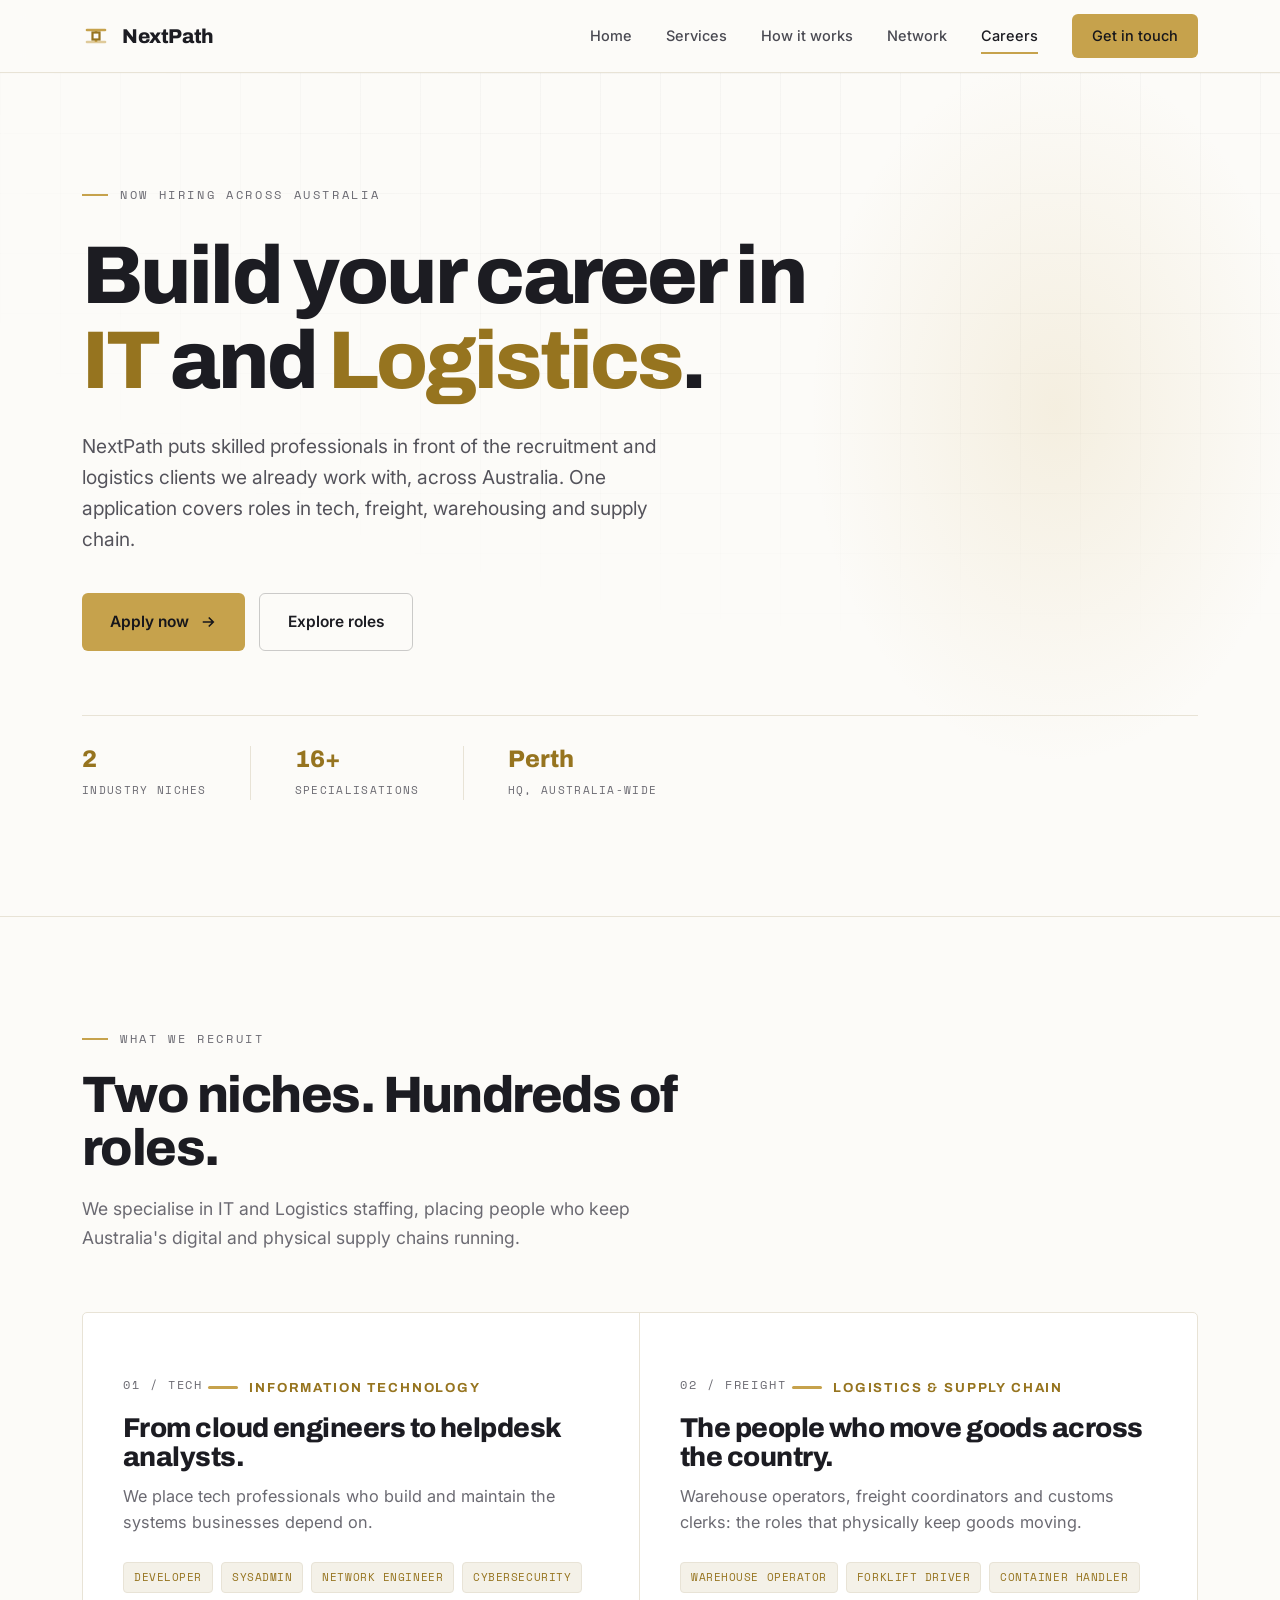
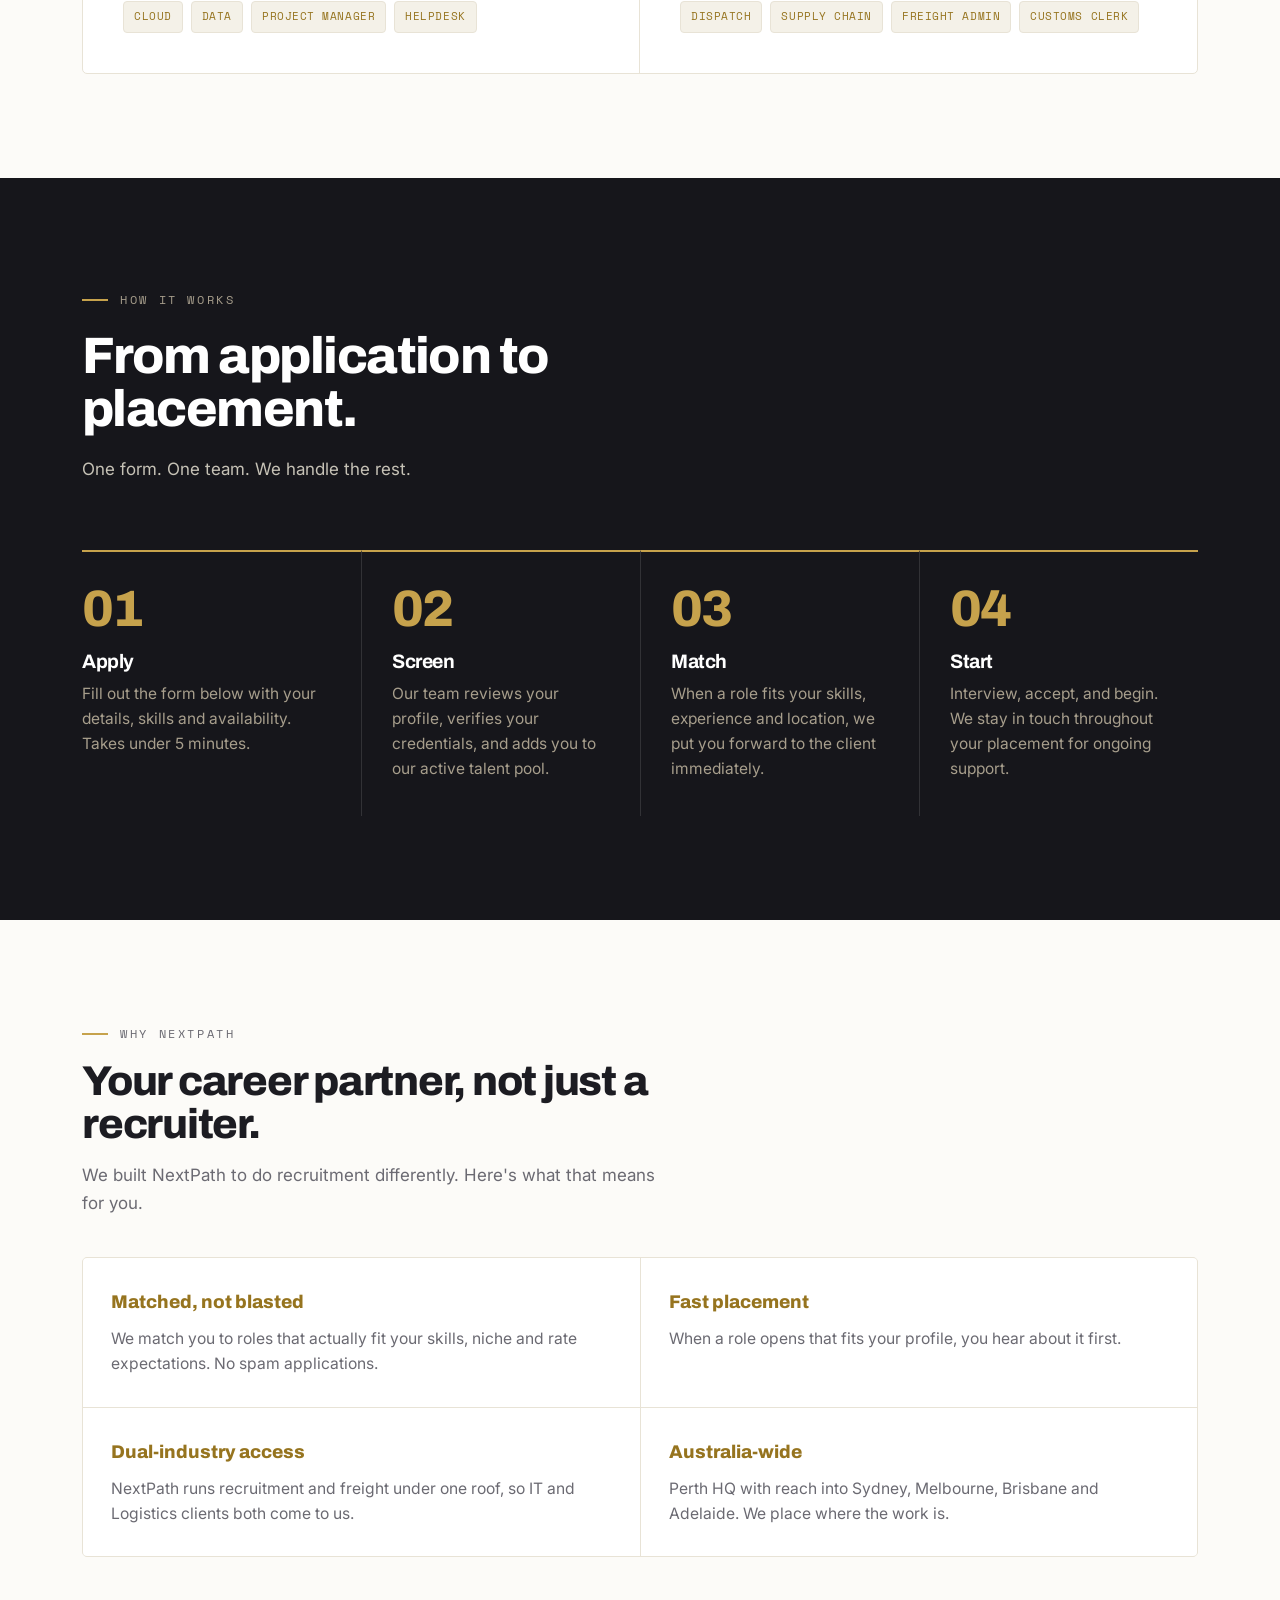
==== careers.html @ 274b1817 "Add careers page Restyles the uploaded ClickUp-Brain careers page into NextPath's existing gold/char" ====
<!DOCTYPE html>
<html lang="en">
<head>
<meta charset="UTF-8">
<meta name="viewport" content="width=device-width, initial-scale=1, viewport-fit=cover">
<link rel="preconnect" href="https://fonts.googleapis.com">
<link rel="preconnect" href="https://fonts.gstatic.com" crossorigin>
<link href="https://fonts.googleapis.com/css2?family=Archivo:wght@500;600;700;800&family=Inter:wght@400;500;600&family=Space+Mono:wght@400;700&display=swap" rel="stylesheet">
<title>NextPath: Careers</title>
<meta name="description" content="Join NextPath's talent pool for IT and Logistics roles across Australia. One application, matched to opportunities in tech, freight, warehousing and supply chain.">
<meta name="robots" content="index, follow">
<link rel="canonical" href="https://www.nexpathsolution.com/careers">
<meta name="theme-color" content="#C6A24C">
<meta property="og:type" content="website">
<meta property="og:site_name" content="NextPath">
<meta property="og:title" content="NextPath: Careers">
<meta property="og:description" content="Join NextPath's talent pool for IT and Logistics roles across Australia. One application, matched to opportunities in tech, freight, warehousing and supply chain.">
<meta property="og:url" content="https://www.nexpathsolution.com/careers">
<meta property="og:locale" content="en_US">
<meta name="twitter:card" content="summary">
<meta name="twitter:title" content="NextPath: Careers">
<meta name="twitter:description" content="Join NextPath's talent pool for IT and Logistics roles across Australia. One application, matched to opportunities in tech, freight, warehousing and supply chain.">
<link rel="icon" href="data:image/svg+xml,%3Csvg xmlns='http://www.w3.org/2000/svg' viewBox='0 0 28 28'%3E%3Crect width='28' height='28' rx='6' fill='%2316161B'/%3E%3Cpath d='M6 9H22' stroke='%23C6A24C' stroke-width='2.6' stroke-linecap='round'/%3E%3Cpath d='M6 19H22' stroke='%23C6A24C' stroke-width='2.6' stroke-linecap='round' opacity='0.55'/%3E%3Cpath d='M14 9V19' stroke='%23C6A24C' stroke-width='2.6'/%3E%3C/svg%3E">
<link rel="stylesheet" href="styles.css">
</head>
<body>
<a class="skip-link" href="#main">Skip to content</a>
<header class="nav">
  <div class="wrap">
    <a class="brand" href="/" aria-label="NextPath home">
      <svg width="28" height="28" viewBox="0 0 28 28" aria-hidden="true">
        <path d="M5 8 H23" stroke="#C6A24C" stroke-width="2.6" stroke-linecap="round"/>
        <path d="M5 20 H23" stroke="#C6A24C" stroke-width="2.6" stroke-linecap="round" opacity="0.55"/>
        <path d="M14 8 V20" stroke="#C6A24C" stroke-width="2.6"/>
        <rect x="10.5" y="10.5" width="7" height="7" fill="#FCFBF8" stroke="#96741F" stroke-width="2.2"/>
      </svg>
      NextPath
    </a>
    <nav class="nav-links" id="navlinks">
      <a href="/">Home</a>
      <a href="/services">Services</a>
      <a href="/process">How it works</a>
      <a href="/network">Network</a>
      <a href="/careers" class="active" aria-current="page">Careers</a>
      <a href="/contact" class="nav-cta">Get in touch</a>
    </nav>
    <button class="menu-btn" id="menuBtn" aria-label="Toggle menu" aria-expanded="false">
      <svg width="26" height="26" viewBox="0 0 24 24" fill="none" stroke="currentColor" stroke-width="2"><line x1="4" y1="7" x2="20" y2="7"/><line x1="4" y1="12" x2="20" y2="12"/><line x1="4" y1="17" x2="20" y2="17"/></svg>
    </button>
  </div>
</header>

<main id="main">
<section class="hero" id="home">
  <div class="hero-grid" aria-hidden="true"></div>
  <div class="wrap">
    <span class="eyebrow">Now hiring across Australia</span>
    <h1>Build your career in <em>IT</em> and <em>Logistics</em>.</h1>
    <p class="lead">NextPath puts skilled professionals in front of the recruitment and logistics clients we already work with, across Australia. One application covers roles in tech, freight, warehousing and supply chain.</p>
    <div class="hero-cta">
      <a href="#apply" class="btn btn-primary">Apply now
        <svg width="18" height="18" viewBox="0 0 24 24" fill="none" stroke="currentColor" stroke-width="2.2"><path d="M5 12h14M13 6l6 6-6 6"/></svg>
      </a>
      <a href="#niches" class="btn btn-outline">Explore roles</a>
    </div>
    <div class="stats">
      <div class="stat"><div class="n">2</div><div class="l">Industry niches</div></div>
      <div class="stat"><div class="n">16+</div><div class="l">Specialisations</div></div>
      <div class="stat"><div class="n">Perth</div><div class="l">HQ, Australia-wide</div></div>
    </div>
  </div>
</section>

<!-- NICHES -->
<section class="services" id="niches">
  <div class="wrap">
    <div class="head reveal">
      <span class="eyebrow">What we recruit</span>
      <h2>Two niches. Hundreds of roles.</h2>
      <p class="sub">We specialise in IT and Logistics staffing, placing people who keep Australia's digital and physical supply chains running.</p>
    </div>
    <div class="tracks">
      <article class="track reveal">
        <span class="num">01 / TECH</span>
        <span class="cat"><span class="bar"></span>Information Technology</span>
        <h3>From cloud engineers to helpdesk analysts.</h3>
        <p>We place tech professionals who build and maintain the systems businesses depend on.</p>
        <div class="role-tags">
          <span class="role-tag">Developer</span>
          <span class="role-tag">Sysadmin</span>
          <span class="role-tag">Network Engineer</span>
          <span class="role-tag">Cybersecurity</span>
          <span class="role-tag">Cloud</span>
          <span class="role-tag">Data</span>
          <span class="role-tag">Project Manager</span>
          <span class="role-tag">Helpdesk</span>
        </div>
      </article>
      <article class="track reveal">
        <span class="num">02 / FREIGHT</span>
        <span class="cat"><span class="bar"></span>Logistics &amp; Supply Chain</span>
        <h3>The people who move goods across the country.</h3>
        <p>Warehouse operators, freight coordinators and customs clerks: the roles that physically keep goods moving.</p>
        <div class="role-tags">
          <span class="role-tag">Warehouse Operator</span>
          <span class="role-tag">Forklift Driver</span>
          <span class="role-tag">Container Handler</span>
          <span class="role-tag">Dispatch</span>
          <span class="role-tag">Supply Chain</span>
          <span class="role-tag">Freight Admin</span>
          <span class="role-tag">Customs Clerk</span>
        </div>
      </article>
    </div>
  </div>
</section>

<!-- HOW IT WORKS -->
<section class="process" id="how">
  <div class="wrap">
    <div class="reveal">
      <span class="eyebrow on-dark">How it works</span>
      <h2>From application to placement.</h2>
      <p class="sub">One form. One team. We handle the rest.</p>
    </div>
    <div class="steps">
      <div class="step reveal"><div class="n">01</div><h3>Apply</h3><p>Fill out the form below with your details, skills and availability. Takes under 5 minutes.</p></div>
      <div class="step reveal"><div class="n">02</div><h3>Screen</h3><p>Our team reviews your profile, verifies your credentials, and adds you to our active talent pool.</p></div>
      <div class="step reveal"><div class="n">03</div><h3>Match</h3><p>When a role fits your skills, experience and location, we put you forward to the client immediately.</p></div>
      <div class="step reveal"><div class="n">04</div><h3>Start</h3><p>Interview, accept, and begin. We stay in touch throughout your placement for ongoing support.</p></div>
    </div>
  </div>
</section>

<!-- WHY NEXTPATH -->
<section class="support">
  <div class="wrap">
    <div class="head reveal">
      <span class="eyebrow">Why NextPath</span>
      <h2>Your career partner, not just a recruiter.</h2>
      <p class="sub">We built NextPath to do recruitment differently. Here's what that means for you.</p>
    </div>
    <div class="grid reveal">
      <div class="cell"><div class="n">Matched, not blasted</div><p>We match you to roles that actually fit your skills, niche and rate expectations. No spam applications.</p></div>
      <div class="cell"><div class="n">Fast placement</div><p>When a role opens that fits your profile, you hear about it first.</p></div>
      <div class="cell"><div class="n">Dual-industry access</div><p>NextPath runs recruitment and freight under one roof, so IT and Logistics clients both come to us.</p></div>
      <div class="cell"><div class="n">Australia-wide</div><p>Perth HQ with reach into Sydney, Melbourne, Brisbane and Adelaide. We place where the work is.</p></div>
    </div>
  </div>
</section>

<!-- APPLY -->
<section class="contact" id="apply">
  <div class="wrap">
    <div class="grid2">
      <div class="reveal">
        <span class="eyebrow on-dark">Join our talent pool</span>
        <h2>One form. Every opportunity.</h2>
        <p class="sub">Register once and we'll match you with relevant roles as they come in. Your profile stays active in our talent pool until you tell us otherwise.</p>
        <ul class="checklist">
          <li><span class="bar"></span>Takes under 5 minutes to complete</li>
          <li><span class="bar"></span>Matched to IT and Logistics roles across Australia</li>
          <li><span class="bar"></span>Your data is private and only shared with relevant clients</li>
          <li><span class="bar"></span>Our team reviews every application personally</li>
          <li><span class="bar"></span>Stay in the pool as long as you like, opt out any time</li>
        </ul>
      </div>
      <div class="embed-card reveal">
        <iframe src="https://forms.clickup.com/90161762244/f/2kz0yky4-6176/7RXRZ3UYRZBPJLWI6K" loading="lazy" title="NextPath Candidate Application Form"></iframe>
      </div>
    </div>
  </div>
</section>
</main>

<footer>
  <div class="wrap">
    <div class="foot-top">
      <div class="foot-brand">
        <a class="brand" href="/">
          <svg width="28" height="28" viewBox="0 0 28 28" aria-hidden="true">
            <path d="M5 8 H23" stroke="#C6A24C" stroke-width="2.6" stroke-linecap="round"/>
            <path d="M5 20 H23" stroke="#C6A24C" stroke-width="2.6" stroke-linecap="round" opacity="0.55"/>
            <path d="M14 8 V20" stroke="#C6A24C" stroke-width="2.6"/>
            <rect x="10.5" y="10.5" width="7" height="7" fill="#1E1E25" stroke="#C6A24C" stroke-width="2.2"/>
          </svg>
          NextPath
        </a>
        <p>Recruitment and logistics from one accountable team: the people you hire and the goods you move.</p>
      </div>
      <div class="foot-cols">
        <div>
          <h4>Recruitment</h4>
          <a href="/services#recruitment">Permanent search</a>
          <a href="/services#recruitment">Temp &amp; shift staffing</a>
          <a href="/services#recruitment">Driver &amp; warehouse</a>
          <a href="/services#recruitment">Office &amp; healthcare</a>
        </div>
        <div>
          <h4>Logistics</h4>
          <a href="/services#logistics">Road freight</a>
          <a href="/services#logistics">Warehousing</a>
          <a href="/services#logistics">Last-mile delivery</a>
          <a href="/services#logistics">Supply-chain planning</a>
        </div>
        <div>
          <h4>Company</h4>
          <a href="/process">How it works</a>
          <a href="/network">Network</a>
          <a href="/careers">Careers</a>
          <a href="/contact">Contact</a>
          <a href="/contact">Request a quote</a>
        </div>
      </div>
    </div>
    <div class="foot-bot">
      <span>© 2026 NextPath. All rights reserved.</span>
      <span>RECRUITMENT &amp; LOGISTICS</span>
    </div>
  </div>
</footer>
<script src="main.js" defer></script>
</body>
</html>
---- styles.css ----
:root{
    --ivory:#FCFBF8;      /* warm white, dominant base */
    --white:#FFFFFF;      /* cards */
    --paper-2:#F4F1E8;    /* soft ivory band */
    --char:#16161B;       /* charcoal, dark contrast bands */
    --char-2:#1E1E25;     /* footer / raised dark */
    --ink:#1C1C22;        /* body text on light */
    --ink-soft:#6B6A72;
    --gold:#C6A24C;       /* bright gold, fills, rules, markers */
    --gold-lt:#DCBD75;    /* hover / on-dark */
    --gold-dk:#96741F;    /* deep antique gold, text on white (legible) */
    --line:#E8E3D6;       /* warm hairline on light */
    --line-dk:rgba(255,255,255,.12);
    --maxw:1180px;
    --r:5px;
    --r-btn:6px;
  }
  *{box-sizing:border-box}
  html{scroll-behavior:smooth;scroll-padding-top:84px}
  @media (prefers-reduced-motion:reduce){html{scroll-behavior:auto}}
  body{margin:0;background:var(--ivory);color:var(--ink);
    font-family:"Inter",system-ui,sans-serif;font-size:17px;line-height:1.62;
    -webkit-font-smoothing:antialiased;overflow-x:hidden;
    -webkit-tap-highlight-color:transparent}
  img,svg{max-width:100%}

  .skip-link{position:absolute;left:16px;top:-60px;z-index:100;background:var(--gold);color:var(--char);
    font-weight:600;font-size:14.5px;padding:12px 20px;border-radius:var(--r-btn);text-decoration:none;
    transition:top .2s ease}
  .skip-link:focus{top:16px}
  @media(prefers-reduced-motion:reduce){.skip-link{transition:none}}
  h1,h2,h3,h4{font-family:"Archivo",sans-serif;line-height:1.04;letter-spacing:-.02em;margin:0;font-weight:700}
  a{color:inherit}
  .wrap{max-width:var(--maxw);margin:0 auto;padding:0 32px}
  section{position:relative}

  .eyebrow{display:inline-flex;align-items:center;gap:12px;
    font-family:"Space Mono",monospace;font-size:12px;letter-spacing:.22em;
    text-transform:uppercase;color:var(--ink-soft)}
  .eyebrow::before{content:"";width:26px;height:2px;background:var(--gold)}
  .eyebrow.on-dark{color:#A79E8C}

  /* ============ NAV ============ */
  header.nav{position:sticky;top:0;z-index:60;background:rgba(252,251,248,.86);backdrop-filter:blur(12px);border-bottom:1px solid var(--line);
    box-shadow:0 0 0 rgba(22,22,27,0);transition:box-shadow .3s ease,background .3s ease}
  header.nav.scrolled{background:rgba(252,251,248,.96);box-shadow:0 8px 24px rgba(22,22,27,.06)}
  .nav .wrap{display:flex;align-items:center;justify-content:space-between;height:72px}
  .brand{display:flex;align-items:center;gap:12px;color:var(--ink);text-decoration:none;font-family:"Archivo";font-weight:800;font-size:20px;letter-spacing:-.02em}
  .nav-links{display:flex;align-items:center;gap:34px}
  .nav-links a{text-decoration:none;font-size:14.5px;font-weight:500}
  .nav-links a:not(.nav-cta){position:relative;color:#4A4A52;transition:color .2s;padding:4px 0}
  .nav-links a:not(.nav-cta)::after{content:"";position:absolute;left:0;right:100%;bottom:-2px;height:2px;background:var(--gold);transition:right .25s ease}
  .nav-links a:not(.nav-cta):hover{color:var(--ink)}
  .nav-links a:not(.nav-cta):hover::after,.nav-links a:not(.nav-cta).active::after{right:0}
  .nav-links a.active{color:var(--ink)}
  @media(prefers-reduced-motion:reduce){.nav-links a:not(.nav-cta)::after{transition:none}}
  .nav-cta{background:var(--gold);color:var(--char)!important;font-weight:600;padding:10px 20px;border-radius:var(--r-btn);transition:background .2s,transform .2s}
  .nav-cta:hover{background:var(--gold-lt);transform:translateY(-1px)}
  .menu-btn{display:none;background:none;border:0;color:var(--ink);cursor:pointer;padding:6px}
  @media(max-width:880px){
    .nav-links{display:none}.menu-btn{display:block}
    .nav-links.open{display:flex;flex-direction:column;align-items:flex-start;position:absolute;top:72px;left:0;right:0;background:var(--white);padding:22px 32px;gap:20px;border-bottom:1px solid var(--line);box-shadow:0 20px 40px rgba(0,0,0,.06)}
  }
  @media(max-width:400px){.nav .wrap{height:64px}.brand{font-size:18px}}

  /* ============ HERO ============ */
  .hero{background:var(--ivory);overflow:hidden;padding:104px 0 116px;position:relative;border-bottom:1px solid var(--line)}
  .hero-grid{position:absolute;inset:0;opacity:.6;
    background-image:linear-gradient(rgba(28,28,34,.05) 1px,transparent 1px),linear-gradient(90deg,rgba(28,28,34,.05) 1px,transparent 1px);
    background-size:60px 60px;
    -webkit-mask-image:radial-gradient(130% 100% at 78% 0%,#000 28%,transparent 72%);
            mask-image:radial-gradient(130% 100% at 78% 0%,#000 28%,transparent 72%)}
  .hero::after{content:"";position:absolute;top:-20%;right:-10%;width:55%;height:120%;z-index:0;
    background:radial-gradient(closest-side,rgba(198,162,76,.14),transparent 70%)}
  .hero .wrap{position:relative;z-index:2}
  .hero h1{font-size:clamp(2.7rem,6.4vw,5.4rem);font-weight:800;max-width:15ch;margin:28px 0 0;letter-spacing:-.035em}
  .hero h1 em{font-style:normal;color:var(--gold-dk)}
  .hero p.lead{max-width:50ch;color:#54535B;font-size:clamp(1.02rem,1.5vw,1.22rem);margin:28px 0 0}
  .hero-cta{display:flex;gap:14px;flex-wrap:wrap;margin-top:38px}
  .btn{display:inline-flex;align-items:center;gap:10px;text-decoration:none;font-weight:600;font-size:15.5px;padding:15px 28px;border-radius:var(--r-btn);border:0;cursor:pointer;transition:transform .2s,background .2s,box-shadow .2s}
  .btn svg{transition:transform .2s}.btn:hover svg{transform:translateX(4px)}
  .btn-primary{background:var(--gold);color:var(--char)}
  .btn-primary:hover{background:var(--gold-lt);transform:translateY(-2px);box-shadow:0 14px 30px rgba(198,162,76,.32)}
  .btn-outline{background:transparent;border:1px solid rgba(28,28,34,.22);color:var(--ink)}
  .btn-outline:hover{border-color:var(--ink);transform:translateY(-2px)}

  .route-svg{position:absolute;right:-30px;top:0;height:100%;width:44%;z-index:1;pointer-events:none}
  @media(max-width:940px){.route-svg{display:none}}
  .rp{fill:none;stroke-width:2;stroke-linecap:round}
  .draw{stroke-dasharray:1500;stroke-dashoffset:1500;animation:draw 2.8s ease forwards .3s}
  .draw.d2{animation-delay:.8s}
  @keyframes draw{to{stroke-dashoffset:0}}
  .wp{opacity:0;animation:fade .6s ease forwards}
  @keyframes fade{to{opacity:1}}
  @media(prefers-reduced-motion:reduce){.draw{animation:none;stroke-dashoffset:0}.wp{animation:none;opacity:1}}

  .stats{display:flex;flex-wrap:wrap;margin-top:64px;border-top:1px solid var(--line)}
  .stat{padding:30px 44px 0 0;margin-right:44px;position:relative;transition:transform .25s ease}
  .stat:hover{transform:translateY(-3px)}
  .stat:not(:last-child)::after{content:"";position:absolute;right:0;top:30px;bottom:0;width:1px;background:var(--line)}
  .stat .n{font-family:"Archivo";font-weight:800;font-size:1.5rem;line-height:1.1;color:var(--gold-dk)}
  .stat .l{font-family:"Space Mono";font-size:11px;letter-spacing:.12em;text-transform:uppercase;color:var(--ink-soft);margin-top:10px}
  @media(max-width:620px){.stat{padding-right:26px;margin-right:26px}.stat .n{font-size:1.25rem}}
  @media(prefers-reduced-motion:reduce){.stat{transition:none}}

  /* ============ SERVICES ============ */
  .services{padding:104px 0}
  .services .head{max-width:60ch;margin-bottom:60px}
  .services h2{font-size:clamp(2rem,4.2vw,3.2rem);font-weight:800;margin-top:20px;letter-spacing:-.03em}
  .services .sub{color:var(--ink-soft);margin-top:20px;font-size:1.1rem;max-width:56ch}
  .tracks{display:grid;grid-template-columns:1fr 1fr;border:1px solid var(--line);border-radius:var(--r);overflow:hidden;background:var(--white)}
  @media(max-width:820px){.tracks{grid-template-columns:1fr}}
  .track{position:relative;padding:44px 40px 40px;transition:background .25s}
  .track:first-child{border-right:1px solid var(--line)}
  @media(max-width:820px){.track:first-child{border-right:0;border-bottom:1px solid var(--line)}}
  .track:hover{background:#FEFDFA}
  .track::before{content:"";position:absolute;left:0;top:0;height:3px;width:0;background:var(--gold);transition:width .4s ease}
  .track:hover::before{width:100%}
  .track .num{font-family:"Space Mono";font-size:12px;letter-spacing:.16em;color:var(--ink-soft)}
  .track .cat{display:inline-flex;align-items:center;gap:11px;font-family:"Archivo";font-weight:700;font-size:.82rem;letter-spacing:.14em;text-transform:uppercase;margin-top:20px;color:var(--gold-dk)}
  .track .cat .bar{width:30px;height:3px;border-radius:2px;background:var(--gold)}
  .track h3{font-size:1.7rem;font-weight:800;margin:16px 0 12px;letter-spacing:-.02em}
  .track p{color:var(--ink-soft);font-size:1.02rem;margin:0 0 26px}
  .track ul{list-style:none;padding:0;margin:0 0 30px;display:grid;gap:13px}
  .track li{display:flex;gap:14px;align-items:baseline;font-size:1rem}
  .track li::before{content:"";width:14px;height:2px;flex:none;background:var(--gold);transform:translateY(-4px)}
  .track .more{display:inline-flex;align-items:center;gap:9px;text-decoration:none;font-weight:600;font-size:15px;color:var(--gold-dk)}
  .track .more svg{transition:transform .2s}.track .more:hover svg{transform:translateX(4px)}
  .tracks .track:nth-child(2){transition-delay:.1s}

  /* ============ PROCESS (dark band) ============ */
  .process{background:var(--char);color:#fff;padding:104px 0}
  .process h2{font-size:clamp(2rem,4.2vw,3.2rem);font-weight:800;margin-top:20px;max-width:16ch;letter-spacing:-.03em}
  .process .sub{color:#C6C2B6;margin:20px 0 66px;max-width:52ch}
  .steps{display:grid;grid-template-columns:repeat(4,1fr)}
  @media(max-width:820px){.steps{grid-template-columns:1fr}}
  .step{padding:34px 30px 34px 0;border-top:2px solid var(--gold);position:relative;transition:transform .3s ease}
  .steps .step:hover{transform:translateY(-4px)}
  .step+.step{padding-left:30px;border-left:1px solid var(--line-dk)}
  @media(max-width:820px){.step{border-left:0;padding-left:0}.step+.step{padding-left:0}}
  .step .n{font-family:"Archivo";font-weight:800;font-size:3.2rem;line-height:.9;color:var(--gold);letter-spacing:-.04em}
  .step h3{font-size:1.22rem;font-weight:700;margin:20px 0 9px}
  .step p{color:#A79E8C;font-size:.97rem;margin:0}
  .steps .step:nth-child(2){transition-delay:.06s}
  .steps .step:nth-child(3){transition-delay:.12s}
  .steps .step:nth-child(4){transition-delay:.18s}
  @media(prefers-reduced-motion:reduce){.step{transition:none}}

  /* ============ COVERAGE ============ */
  .coverage{padding:104px 0}
  .coverage .grid2{display:grid;grid-template-columns:1.05fr 1fr;gap:64px;align-items:center}
  @media(max-width:880px){.coverage .grid2{grid-template-columns:1fr;gap:48px}}
  .coverage h2{font-size:clamp(2rem,4.2vw,3.2rem);font-weight:800;margin-top:20px;letter-spacing:-.03em}
  .coverage p{color:var(--ink-soft);margin:20px 0 0;max-width:46ch;font-size:1.06rem}
  .cov-stats{display:grid;grid-template-columns:1fr 1fr;gap:1px;margin-top:42px;background:var(--line);border:1px solid var(--line);border-radius:var(--r);overflow:hidden}
  .cov-card{background:var(--white);padding:26px 24px;transition:background .2s ease,transform .2s ease}
  .cov-card:hover{background:#FEFDFA;transform:translateY(-2px)}
  .cov-card .n{font-family:"Archivo";font-weight:800;font-size:1.2rem;color:var(--gold-dk)}
  .cov-card .l{font-family:"Space Mono";font-size:10.5px;letter-spacing:.12em;text-transform:uppercase;color:var(--ink-soft);margin-top:8px}
  @media(prefers-reduced-motion:reduce){.cov-card{transition:none}}
  .cov-map{position:relative;aspect-ratio:1/1;background:var(--char);border-radius:var(--r);overflow:hidden}
  .cov-map .g{position:absolute;inset:0;opacity:.5;background-image:linear-gradient(var(--line-dk) 1px,transparent 1px),linear-gradient(90deg,var(--line-dk) 1px,transparent 1px);background-size:40px 40px}

  /* ============ QUOTE ============ */
  .quote{background:var(--paper-2);padding:100px 0}
  .quote .wrap{max-width:900px;text-align:center}
  .quote blockquote{font-family:"Archivo";font-weight:700;font-size:clamp(1.6rem,3.6vw,2.6rem);line-height:1.18;letter-spacing:-.025em;margin:28px auto 0;max-width:22ch}
  .quote blockquote em{font-style:normal;color:var(--gold-dk)}
  .quote .who{margin-top:30px;font-family:"Space Mono";font-size:12.5px;letter-spacing:.12em;text-transform:uppercase;color:var(--ink-soft)}

  /* ============ CONTACT (dark band) ============ */
  .contact{background:var(--char);color:#fff;padding:104px 0}
  .contact .grid2{display:grid;grid-template-columns:.9fr 1.1fr;gap:60px}
  @media(max-width:840px){.contact .grid2{grid-template-columns:1fr;gap:44px}}
  .contact h2{font-size:clamp(2rem,4.2vw,3.2rem);font-weight:800;margin-top:20px;max-width:13ch;letter-spacing:-.03em}
  .contact .sub{color:#C6C2B6;margin-top:20px;max-width:40ch}
  .contact .lines{margin-top:36px;display:grid;gap:16px}
  .contact .lines a{display:flex;gap:13px;align-items:center;text-decoration:none;color:#D8D3C7;font-weight:500;transition:color .2s}
  .contact .lines a:hover{color:#fff}
  .contact .lines .bar{width:14px;height:2px;flex:none;background:var(--gold)}
  form{background:var(--white);border-radius:var(--r);padding:34px;color:var(--ink)}
  .intent{display:flex;gap:10px;margin-bottom:24px}
  .intent label{flex:1;cursor:pointer}
  .intent input{position:absolute;opacity:0;pointer-events:none}
  .intent span{display:block;text-align:center;padding:14px;border:1.5px solid var(--line);border-radius:var(--r);font-weight:600;font-size:14.5px;transition:.2s}
  .intent input:checked+span{background:var(--gold);border-color:var(--gold);color:var(--char)}
  .field{margin-bottom:16px}
  .field label{display:block;font-family:"Space Mono";font-size:10.5px;letter-spacing:.12em;text-transform:uppercase;color:var(--ink-soft);margin-bottom:8px}
  .field input,.field textarea,.field select{width:100%;padding:13px 15px;border:1.5px solid var(--line);border-radius:var(--r);font-family:inherit;font-size:16px;background:var(--ivory);transition:border .2s}
  .field input:focus,.field textarea:focus,.field select:focus{outline:none;border-color:var(--gold)}
  .field textarea{resize:vertical;min-height:96px}
  .field select{appearance:none;-webkit-appearance:none;background-image:url("data:image/svg+xml,%3Csvg xmlns='http://www.w3.org/2000/svg' viewBox='0 0 24 24' fill='none' stroke='%236B6A72' stroke-width='2'%3E%3Cpath d='M6 9l6 6 6-6'/%3E%3C/svg%3E");background-repeat:no-repeat;background-position:right 14px center;background-size:16px;padding-right:40px;cursor:pointer}
  form .btn{width:100%;justify-content:center;background:var(--char);color:#fff;margin-top:6px}
  form .btn:hover{background:#000;transform:translateY(-2px)}
  .form-note{font-size:12.5px;color:var(--ink-soft);text-align:center;margin-top:14px}

  /* ============ FOOTER ============ */
  footer{background:var(--char-2);color:#C6C2B6;padding:72px 0 40px}
  .foot-top{display:flex;justify-content:space-between;flex-wrap:wrap;gap:44px;padding-bottom:46px;border-bottom:1px solid var(--line-dk)}
  .foot-brand{max-width:32ch}
  .foot-brand .brand{margin-bottom:16px;color:#fff}
  .foot-brand p{font-size:14.5px;color:#95907F}
  .foot-cols{display:flex;gap:66px;flex-wrap:wrap}
  .foot-cols h4{font-family:"Space Mono";font-size:10.5px;letter-spacing:.16em;text-transform:uppercase;color:#7C7768;margin:0 0 16px;font-weight:400}
  .foot-cols a{display:block;color:#C6C2B6;text-decoration:none;font-size:14.5px;margin-bottom:11px;transition:color .2s}
  .foot-cols a:hover{color:var(--gold-lt)}
  .foot-bot{display:flex;justify-content:space-between;flex-wrap:wrap;gap:12px;margin-top:34px;font-size:12.5px;color:#7C7768;font-family:"Space Mono";letter-spacing:.06em}

  .reveal{opacity:0;transform:translateY(24px);transition:opacity .7s ease,transform .7s ease}
  .reveal.in{opacity:1;transform:none}
  @media(prefers-reduced-motion:reduce){.reveal{opacity:1;transform:none;transition:none}}
  :focus-visible{outline:3px solid var(--gold);outline-offset:3px;border-radius:3px}

  /* render below-the-fold sections lazily to speed up first paint */
  .process,.coverage,.quote,.contact,footer{content-visibility:auto;contain-intrinsic-size:1px 900px}

  /* mobile refinements: tighter rhythm, no horizontal jank, no iOS input zoom */
  @media(max-width:480px){
    .wrap{padding:0 20px}
    .hero{padding:88px 0 72px}
    .services,.process,.coverage,.quote,.contact{padding:76px 0}
    .services .head{margin-bottom:40px}
    form{padding:26px 22px}
    .track{padding:36px 26px 32px}
    .foot-cols{gap:40px}
  }
  @media(hover:none){
    .track:hover,.steps .step:hover,.cov-card:hover,.stat:hover{transform:none}
  }

/* ============ HOME TEASERS ============ */
.teaser{padding:96px 0}
.teaser+.teaser{padding-top:0}
.teaser .head{max-width:60ch;margin-bottom:44px}
.teaser h2{font-size:clamp(1.8rem,4vw,2.8rem);font-weight:800;margin-top:16px;letter-spacing:-.03em}
.teaser .sub{color:var(--ink-soft);margin-top:16px;max-width:56ch;font-size:1.06rem}
.twocard{display:grid;grid-template-columns:1fr 1fr;gap:22px}
@media(max-width:760px){.twocard{grid-template-columns:1fr}}
.tcard{border:1px solid var(--line);border-radius:var(--r);background:var(--white);padding:34px 32px;text-decoration:none;color:inherit;display:block;transition:transform .2s ease,box-shadow .2s ease,border-color .2s ease}
.tcard:hover{transform:translateY(-3px);box-shadow:0 16px 34px rgba(22,22,27,.07);border-color:var(--gold)}
@media(hover:none){.tcard:hover{transform:none}}
.tcard .cat{display:inline-flex;align-items:center;gap:11px;font-family:"Archivo";font-weight:700;font-size:.8rem;letter-spacing:.14em;text-transform:uppercase;color:var(--gold-dk)}
.tcard .cat .bar{width:28px;height:3px;border-radius:2px;background:var(--gold)}
.tcard h3{font-size:1.4rem;font-weight:800;margin:14px 0 10px;letter-spacing:-.02em}
.tcard p{color:var(--ink-soft);font-size:1rem;margin:0 0 18px}
.tcard .more{display:inline-flex;align-items:center;gap:8px;font-weight:600;font-size:14.5px;color:var(--gold-dk)}
.tcard .more svg{transition:transform .2s}.tcard:hover .more svg{transform:translateX(4px)}

.mini-steps{display:grid;grid-template-columns:repeat(4,1fr);gap:1px;background:var(--line);border:1px solid var(--line);border-radius:var(--r);overflow:hidden}
@media(max-width:760px){.mini-steps{grid-template-columns:1fr 1fr}}
@media(max-width:420px){.mini-steps{grid-template-columns:1fr}}
.mini-steps a{background:var(--white);padding:26px 24px;text-decoration:none;color:inherit;transition:background .2s ease}
.mini-steps a:hover{background:#FEFDFA}
.mini-steps .n{font-family:"Archivo";font-weight:800;font-size:1.7rem;color:var(--gold);line-height:1;letter-spacing:-.03em}
.mini-steps h4{font-family:"Archivo";font-size:1.05rem;font-weight:700;margin:12px 0 6px}
.mini-steps p{color:var(--ink-soft);font-size:.9rem;margin:0}

/* ============ SUPPORTING GRID (process page) ============ */
.support{padding:96px 0}
.support .head{max-width:60ch;margin-bottom:40px}
.support h2{font-size:clamp(1.8rem,4vw,2.6rem);font-weight:800;margin-top:16px;letter-spacing:-.03em}
.support .sub{color:var(--ink-soft);margin-top:16px;max-width:54ch}
.support .grid{display:grid;grid-template-columns:1fr 1fr;gap:1px;background:var(--line);border:1px solid var(--line);border-radius:var(--r);overflow:hidden}
@media(max-width:640px){.support .grid{grid-template-columns:1fr}}
.support .cell{background:var(--white);padding:30px 28px}
.support .cell .n{font-family:"Archivo";font-weight:800;font-size:1.15rem;color:var(--gold-dk)}
.support .cell p{color:var(--ink-soft);font-size:.98rem;margin:8px 0 0}

/* ============ CLOSING CTA BAND ============ */
.cta-band{background:var(--char);color:#fff;padding:76px 0}
.cta-band .wrap{display:flex;align-items:center;justify-content:space-between;gap:36px;flex-wrap:wrap}
.cta-band h2{font-family:"Archivo";font-weight:800;font-size:clamp(1.7rem,3.6vw,2.5rem);letter-spacing:-.03em;max-width:20ch;margin:0}
.cta-band p{color:#C6C2B6;margin:12px 0 0;max-width:46ch}
.cta-band .actions{display:flex;gap:14px;flex-wrap:wrap}
.cta-band .btn-outline{border-color:rgba(255,255,255,.32);color:#fff}
.cta-band .btn-outline:hover{border-color:#fff}
.cta-band.light{background:var(--paper-2);color:var(--ink)}
.cta-band.light p{color:var(--ink-soft)}
.cta-band.light .btn-outline{border-color:rgba(28,28,34,.22);color:var(--ink)}
.cta-band.light .btn-outline:hover{border-color:var(--ink)}
@media(max-width:720px){.cta-band .wrap{flex-direction:column;align-items:flex-start}}

/* ============ CAREERS: ROLE TAGS ============ */
.role-tags{display:flex;flex-wrap:wrap;gap:8px;margin-top:6px}
.role-tag{font-family:"Space Mono",monospace;font-size:11px;letter-spacing:.05em;text-transform:uppercase;color:var(--gold-dk);background:var(--paper-2);border:1px solid var(--line);border-radius:4px;padding:6px 10px}

/* ============ CAREERS: APPLY CHECKLIST + EMBED ============ */
.checklist{list-style:none;margin:28px 0 0;padding:0;display:grid;gap:14px}
.checklist li{display:flex;gap:13px;align-items:flex-start;font-size:.98rem;color:#D8D3C7}
.checklist .bar{width:14px;height:2px;flex:none;margin-top:11px;background:var(--gold)}
.embed-card{background:var(--white);border-radius:var(--r);overflow:hidden}
.embed-card iframe{display:block;width:100%;height:820px;border:0}
@media(max-width:640px){.embed-card iframe{height:900px}}
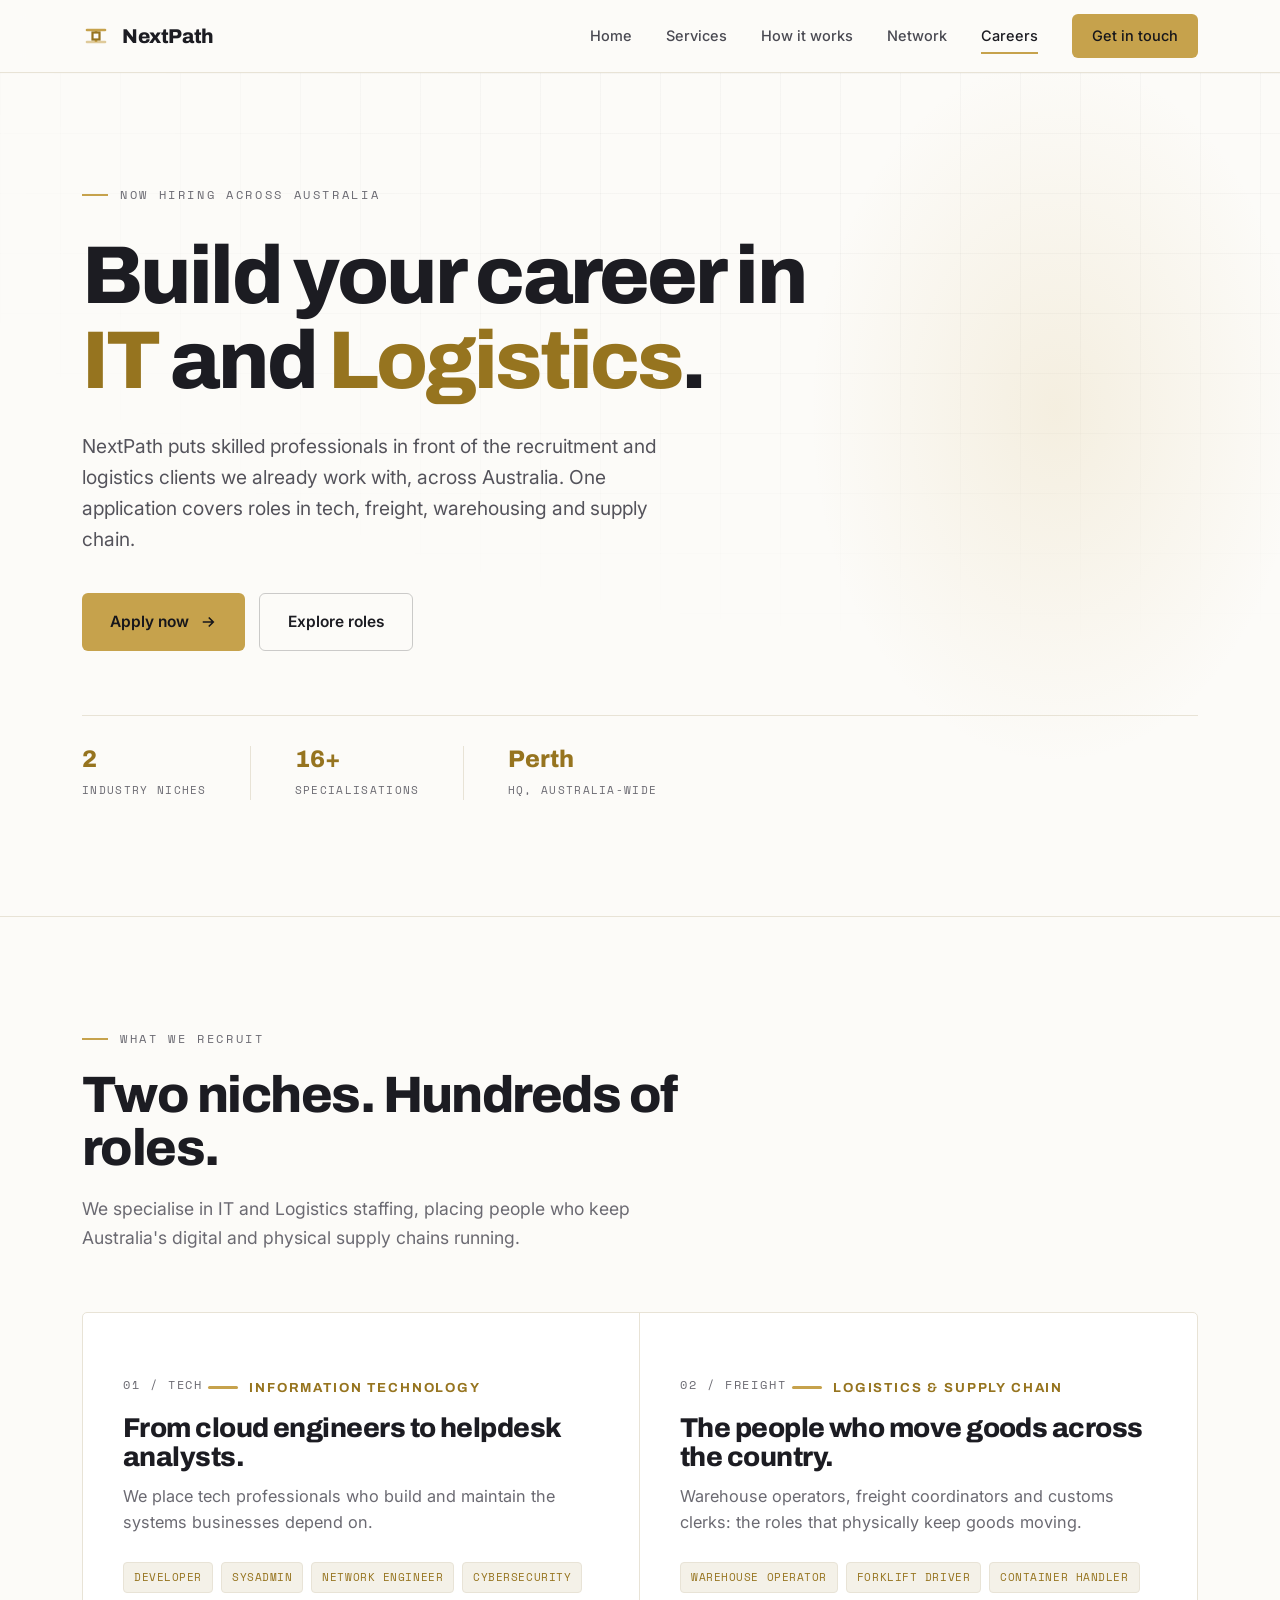
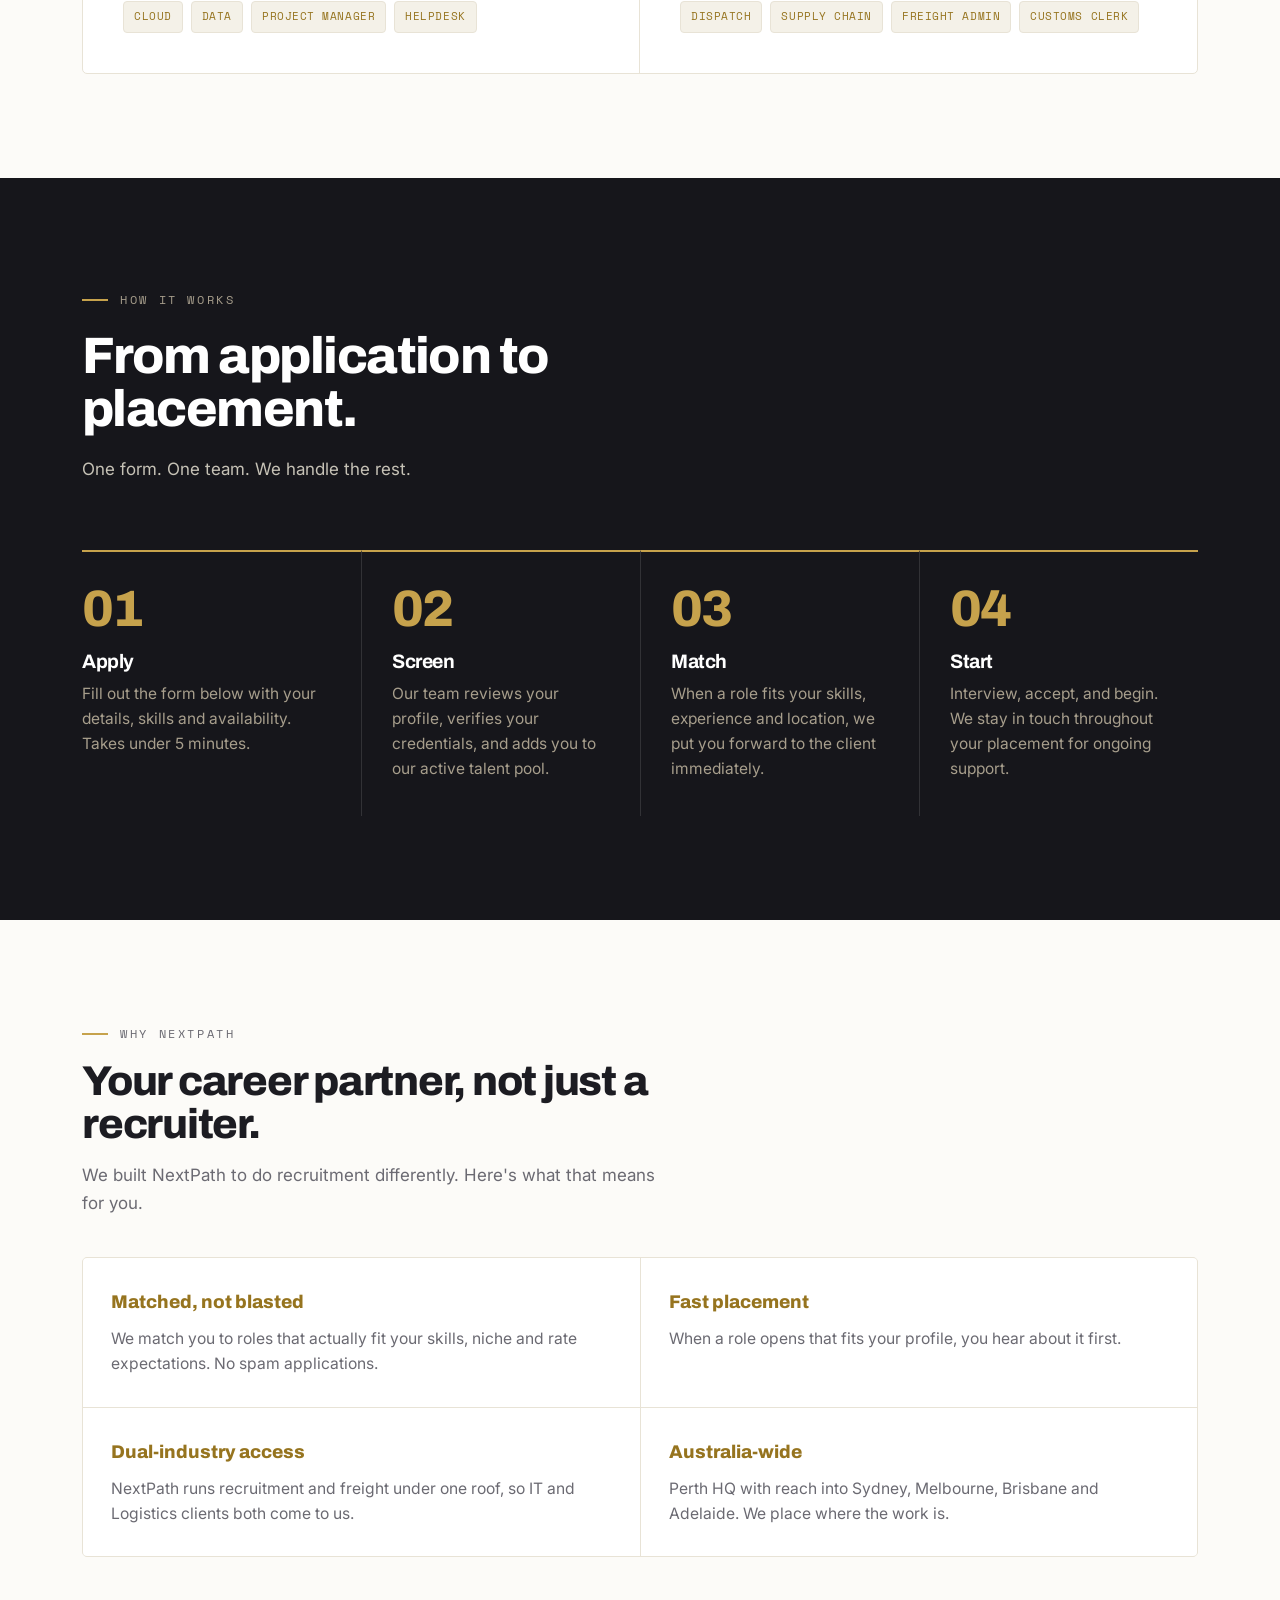
==== commit 35c114ca: "Replace ClickUp Forms embed with native careers application form - careers.html: swap the embedded C" ====
--- a/careers.html
+++ b/careers.html
@@ -165,9 +165,37 @@
           <li><span class="bar"></span>Stay in the pool as long as you like, opt out any time</li>
         </ul>
       </div>
-      <div class="embed-card reveal">
-        <iframe src="https://forms.clickup.com/90161762244/f/2kz0yky4-6176/7RXRZ3UYRZBPJLWI6K" loading="lazy" title="NextPath Candidate Application Form"></iframe>
-      </div>
+      <form class="reveal" id="careersForm" novalidate>
+        <!-- honeypot: hidden from people, catches bots -->
+        <input type="checkbox" name="botcheck" tabindex="-1" aria-hidden="true" style="display:none">
+        <div class="field"><label for="cName">Full name</label><input id="cName" name="name" type="text" required></div>
+        <div class="field"><label for="cEmail">Email</label><input id="cEmail" name="email" type="email" required></div>
+        <div class="field"><label for="cPhone">Phone</label><input id="cPhone" name="phone" type="tel" placeholder="e.g. 04XX XXX XXX"></div>
+        <div class="field"><label for="cNiche">Niche</label>
+          <select id="cNiche" name="niche" required>
+            <option value="">Select one</option>
+            <option value="IT">IT</option>
+            <option value="Logistics">Logistics</option>
+            <option value="Both">Both</option>
+          </select>
+        </div>
+        <div class="field"><label for="cSpecialisation">Specialisation</label><input id="cSpecialisation" name="specialisation" type="text" placeholder="e.g. Backend Developer, Forklift Operator"></div>
+        <div class="field"><label for="cExperience">Experience level</label>
+          <select id="cExperience" name="experience">
+            <option value="">Select one</option>
+            <option value="Entry-level">Entry-level</option>
+            <option value="1-3 years">1-3 years</option>
+            <option value="3-5 years">3-5 years</option>
+            <option value="5+ years">5+ years</option>
+          </select>
+        </div>
+        <div class="field"><label for="cSkills">Key skills</label><textarea id="cSkills" name="skills" placeholder="e.g. React, warehouse management systems, forklift licence"></textarea></div>
+        <div class="field"><label for="cResume">Resume (optional, PDF or Word, under 3MB)</label><input id="cResume" name="resume" type="file" accept=".pdf,.doc,.docx,application/pdf,application/msword,application/vnd.openxmlformats-officedocument.wordprocessingml.document"></div>
+        <button type="submit" class="btn"><span id="careersSubmitLabel">Submit application</span>
+          <svg width="18" height="18" viewBox="0 0 24 24" fill="none" stroke="currentColor" stroke-width="2.2"><path d="M5 12h14M13 6l6 6-6 6"/></svg>
+        </button>
+        <p class="form-note" id="careersFormNote">We reply the same working day.</p>
+      </form>
     </div>
   </div>
 </section>
--- a/styles.css
+++ b/styles.css
@@ -288,6 +288,3 @@
 .checklist{list-style:none;margin:28px 0 0;padding:0;display:grid;gap:14px}
 .checklist li{display:flex;gap:13px;align-items:flex-start;font-size:.98rem;color:#D8D3C7}
 .checklist .bar{width:14px;height:2px;flex:none;margin-top:11px;background:var(--gold)}
-.embed-card{background:var(--white);border-radius:var(--r);overflow:hidden}
-.embed-card iframe{display:block;width:100%;height:820px;border:0}
-@media(max-width:640px){.embed-card iframe{height:900px}}
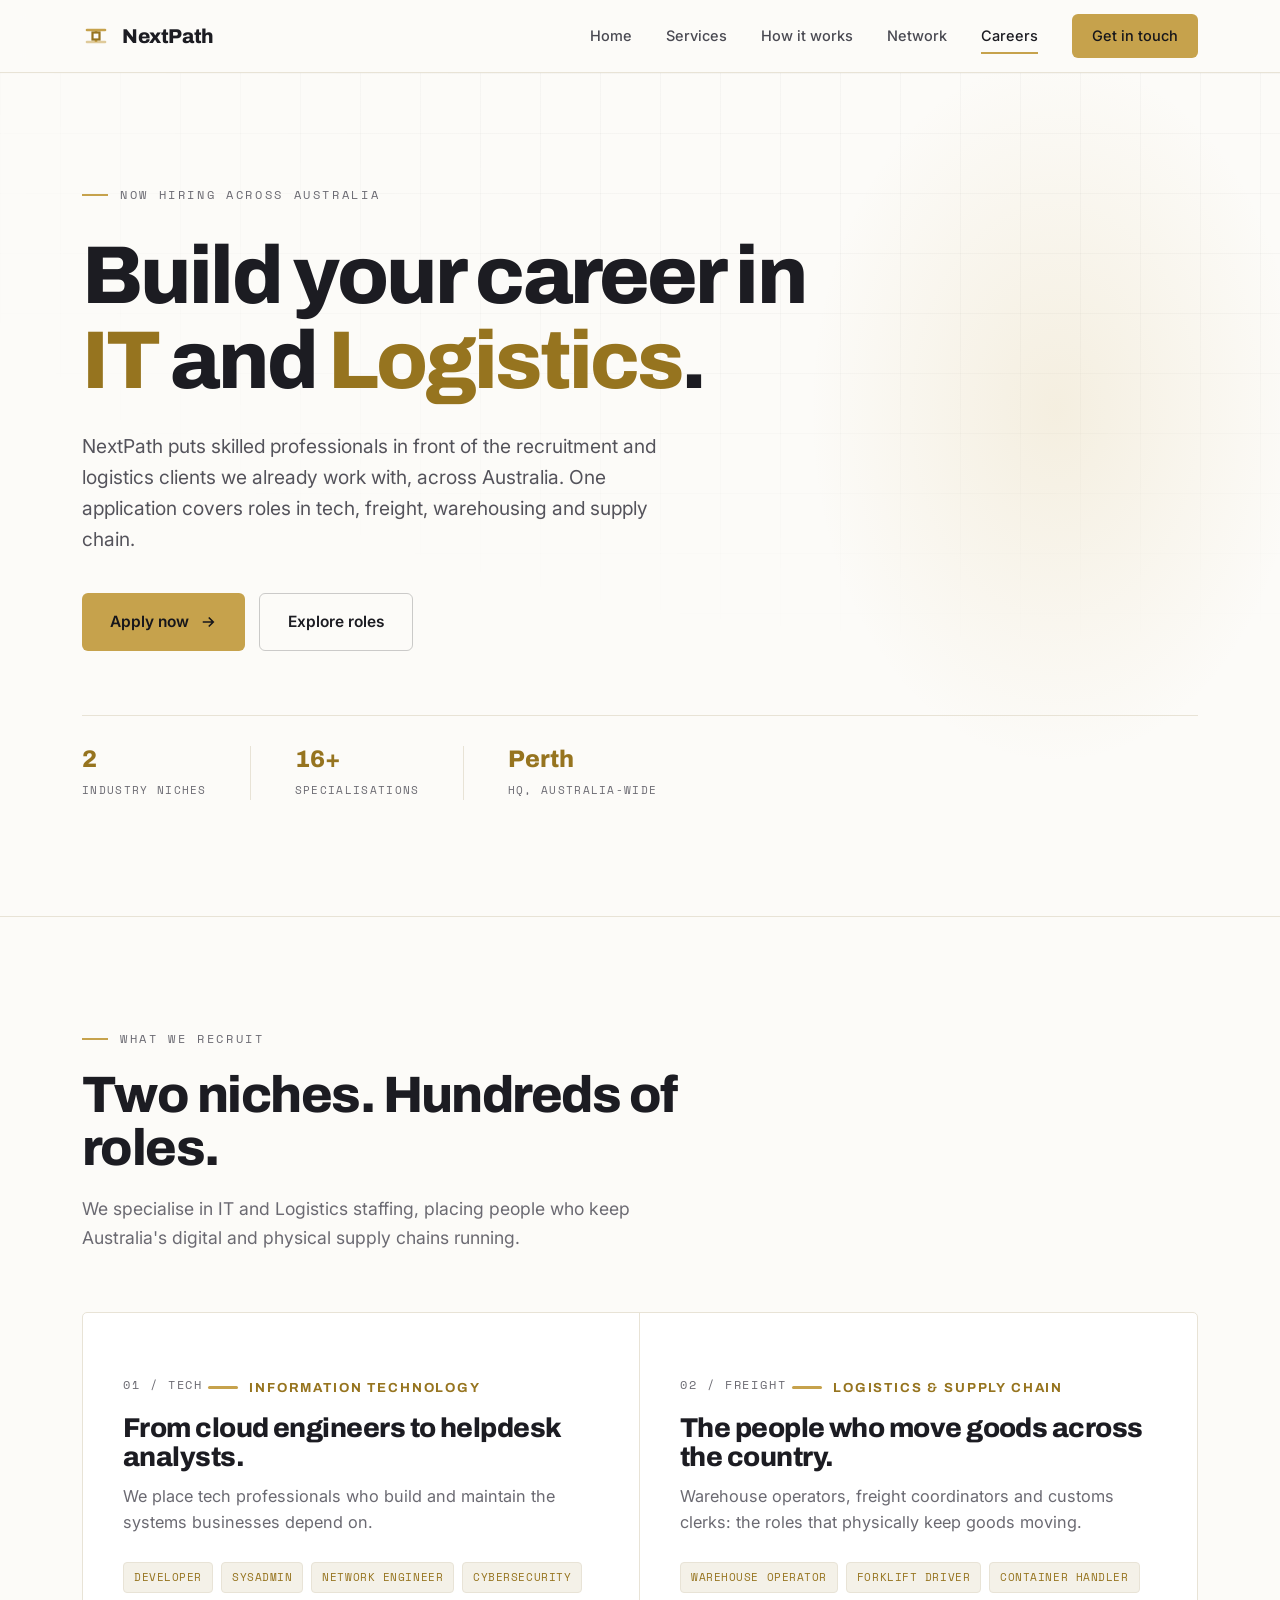
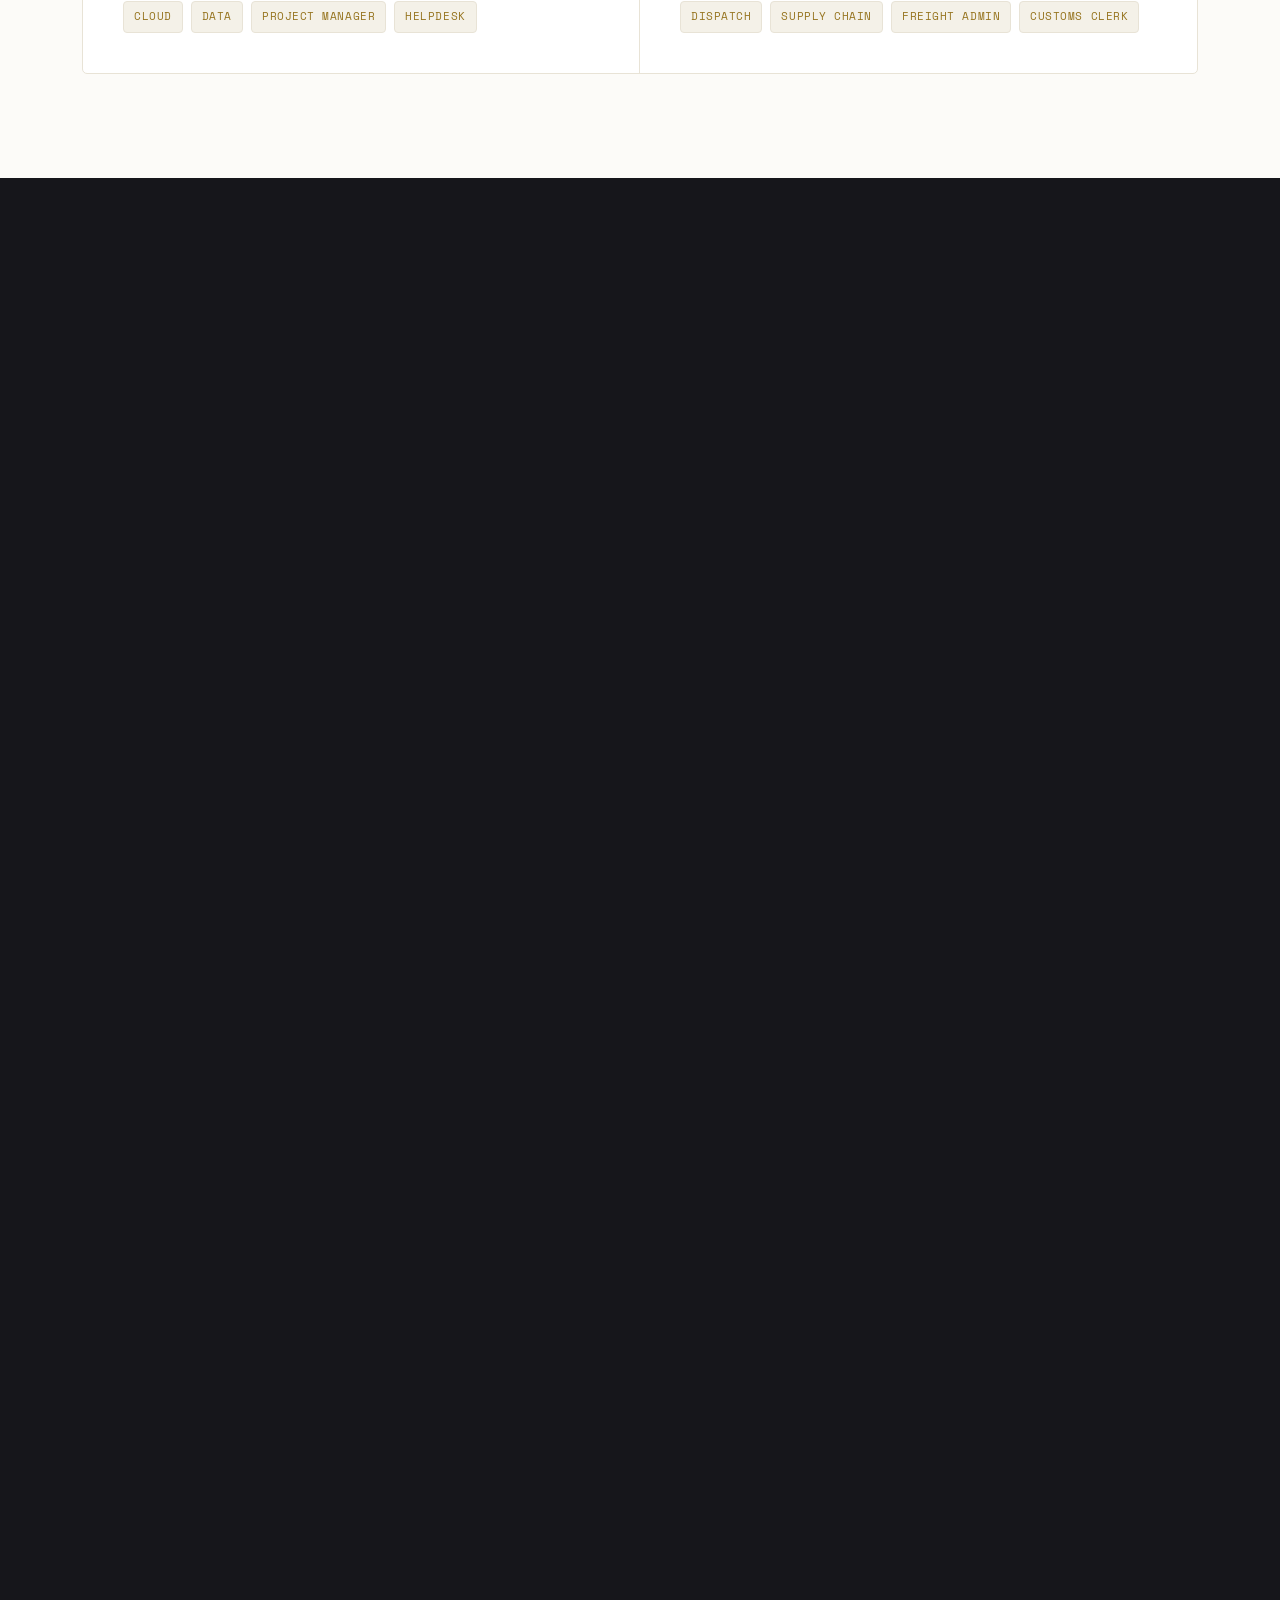
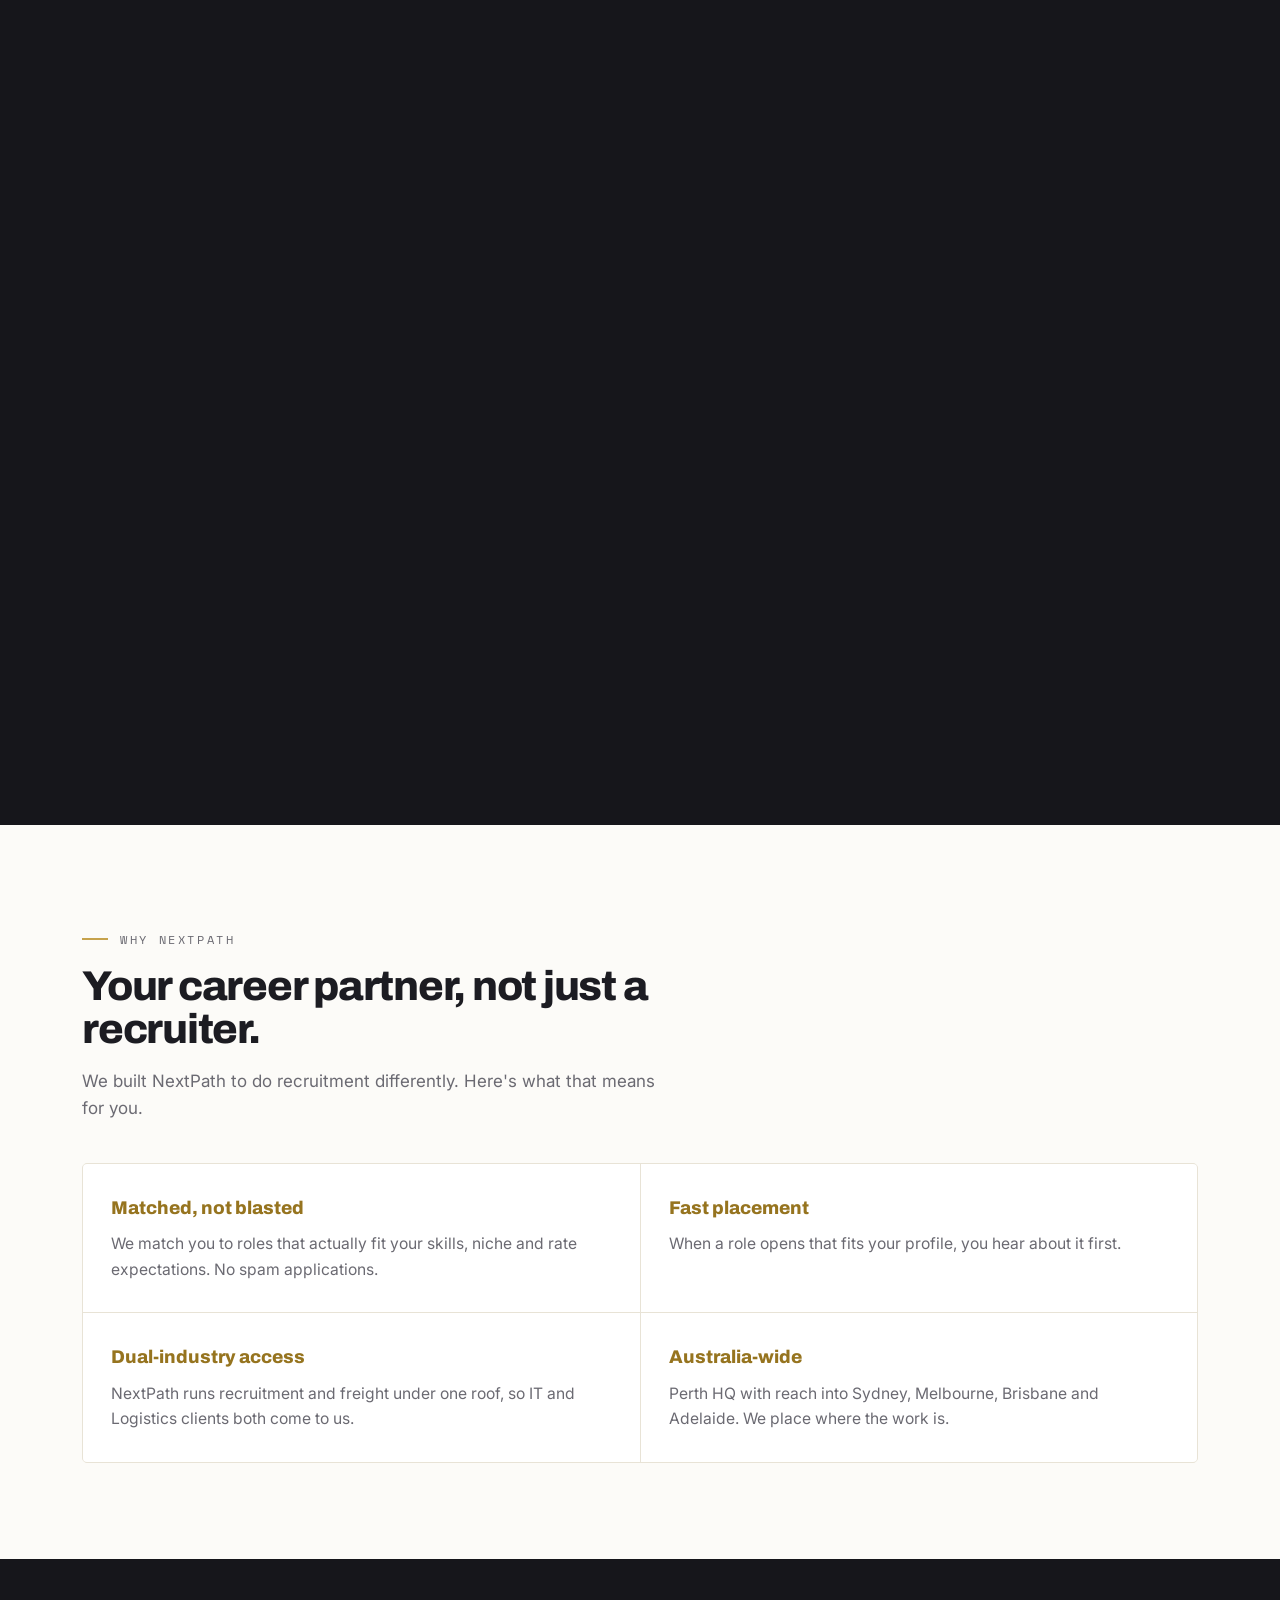
==== commit 05689b9a: "Fix contact and careers form field access" ====
--- a/careers.html
+++ b/careers.html
@@ -1,5 +1,5 @@
 <!DOCTYPE html>
-<html lang="en">
+<html lang="en-AU">
 <head>
 <meta charset="UTF-8">
 <meta name="viewport" content="width=device-width, initial-scale=1, viewport-fit=cover">
@@ -16,12 +16,38 @@
 <meta property="og:title" content="NextPath: Careers">
 <meta property="og:description" content="Join NextPath's talent pool for IT and Logistics roles across Australia. One application, matched to opportunities in tech, freight, warehousing and supply chain.">
 <meta property="og:url" content="https://www.nexpathsolution.com/careers">
-<meta property="og:locale" content="en_US">
-<meta name="twitter:card" content="summary">
+<meta property="og:locale" content="en_AU">
+<meta name="twitter:card" content="summary_large_image">
 <meta name="twitter:title" content="NextPath: Careers">
 <meta name="twitter:description" content="Join NextPath's talent pool for IT and Logistics roles across Australia. One application, matched to opportunities in tech, freight, warehousing and supply chain.">
+<meta property="og:image" content="https://www.nexpathsolution.com/og-image.png">
+<meta property="og:image:type" content="image/png">
+<meta property="og:image:width" content="1200">
+<meta property="og:image:height" content="630">
+<meta property="og:image:alt" content="NextPath — Recruitment &amp; Logistics">
+<meta name="twitter:image" content="https://www.nexpathsolution.com/og-image.png">
+<link rel="icon" type="image/png" sizes="32x32" href="/icon-32.png">
+<link rel="icon" type="image/png" sizes="192x192" href="/icon-192.png">
+<link rel="apple-touch-icon" sizes="180x180" href="/icon-180.png">
 <link rel="icon" href="data:image/svg+xml,%3Csvg xmlns='http://www.w3.org/2000/svg' viewBox='0 0 28 28'%3E%3Crect width='28' height='28' rx='6' fill='%2316161B'/%3E%3Cpath d='M6 9H22' stroke='%23C6A24C' stroke-width='2.6' stroke-linecap='round'/%3E%3Cpath d='M6 19H22' stroke='%23C6A24C' stroke-width='2.6' stroke-linecap='round' opacity='0.55'/%3E%3Cpath d='M14 9V19' stroke='%23C6A24C' stroke-width='2.6'/%3E%3C/svg%3E">
+<link rel="manifest" href="/site.webmanifest">
 <link rel="stylesheet" href="styles.css">
+<script type="application/ld+json">
+{
+  "@context": "https://schema.org",
+  "@type": "Organization",
+  "name": "NextPath",
+  "url": "https://www.nexpathsolution.com/",
+  "logo": "https://www.nexpathsolution.com/logo.png",
+  "description": "NextPath places the people you hire and moves the goods you ship. One accountable partner for talent and freight.",
+  "areaServed": "Australia",
+  "contactPoint": {
+    "@type": "ContactPoint",
+    "contactType": "customer service",
+    "email": "contact@nexpathsolution.com"
+  }
+}
+</script>
 </head>
 <body>
 <a class="skip-link" href="#main">Skip to content</a>
@@ -64,8 +90,8 @@
       <a href="#niches" class="btn btn-outline">Explore roles</a>
     </div>
     <div class="stats">
-      <div class="stat"><div class="n">2</div><div class="l">Industry niches</div></div>
-      <div class="stat"><div class="n">16+</div><div class="l">Specialisations</div></div>
+      <div class="stat"><div class="n count">2</div><div class="l">Industry niches</div></div>
+      <div class="stat"><div class="n count">16+</div><div class="l">Specialisations</div></div>
       <div class="stat"><div class="n">Perth</div><div class="l">HQ, Australia-wide</div></div>
     </div>
   </div>
@@ -167,10 +193,10 @@
       </div>
       <form class="reveal" id="careersForm" novalidate>
         <!-- honeypot: hidden from people, catches bots -->
-        <input type="checkbox" name="botcheck" tabindex="-1" aria-hidden="true" style="display:none">
-        <div class="field"><label for="cName">Full name</label><input id="cName" name="name" type="text" required></div>
-        <div class="field"><label for="cEmail">Email</label><input id="cEmail" name="email" type="email" required></div>
-        <div class="field"><label for="cPhone">Phone</label><input id="cPhone" name="phone" type="tel" placeholder="e.g. 04XX XXX XXX"></div>
+        <input type="checkbox" name="botcheck" tabindex="-1" aria-hidden="true" class="hp">
+        <div class="field"><label for="cName">Full name</label><input id="cName" name="name" type="text" autocomplete="name" required></div>
+        <div class="field"><label for="cEmail">Email</label><input id="cEmail" name="email" type="email" autocomplete="email" required></div>
+        <div class="field"><label for="cPhone">Phone</label><input id="cPhone" name="phone" type="tel" autocomplete="tel" placeholder="e.g. 04XX XXX XXX"></div>
         <div class="field"><label for="cNiche">Niche</label>
           <select id="cNiche" name="niche" required>
             <option value="">Select one</option>
@@ -194,7 +220,7 @@
         <button type="submit" class="btn"><span id="careersSubmitLabel">Submit application</span>
           <svg width="18" height="18" viewBox="0 0 24 24" fill="none" stroke="currentColor" stroke-width="2.2"><path d="M5 12h14M13 6l6 6-6 6"/></svg>
         </button>
-        <p class="form-note" id="careersFormNote">We reply the same working day.</p>
+        <p class="form-note" id="careersFormNote" role="status" aria-live="polite">We reply the same working day.</p>
       </form>
     </div>
   </div>
@@ -242,11 +268,14 @@
       </div>
     </div>
     <div class="foot-bot">
-      <span>© 2026 NextPath. All rights reserved.</span>
+      <span>© <span id="year">2026</span> NextPath. All rights reserved.</span>
       <span>RECRUITMENT &amp; LOGISTICS</span>
     </div>
   </div>
 </footer>
+<button type="button" class="to-top" id="toTop" aria-label="Back to top" hidden>
+  <svg width="18" height="18" viewBox="0 0 24 24" fill="none" stroke="currentColor" stroke-width="2.4"><path d="M12 19V5M5 12l7-7 7 7"/></svg>
+</button>
 <script src="main.js" defer></script>
 </body>
 </html>
--- a/styles.css
+++ b/styles.css
@@ -91,6 +91,9 @@
   .draw.d2{animation-delay:.8s}
   @keyframes draw{to{stroke-dashoffset:0}}
   .wp{opacity:0;animation:fade .6s ease forwards}
+  .wp-d1{animation-delay:2s}
+  .wp-d2{animation-delay:2.4s}
+  .wp-d3{animation-delay:2.7s}
   @keyframes fade{to{opacity:1}}
   @media(prefers-reduced-motion:reduce){.draw{animation:none;stroke-dashoffset:0}.wp{animation:none;opacity:1}}
 
@@ -106,7 +109,7 @@
   /* ============ SERVICES ============ */
   .services{padding:104px 0}
   .services .head{max-width:60ch;margin-bottom:60px}
-  .services h2{font-size:clamp(2rem,4.2vw,3.2rem);font-weight:800;margin-top:20px;letter-spacing:-.03em}
+  .services h1,.services h2{font-size:clamp(2rem,4.2vw,3.2rem);font-weight:800;margin-top:20px;letter-spacing:-.03em}
   .services .sub{color:var(--ink-soft);margin-top:20px;font-size:1.1rem;max-width:56ch}
   .tracks{display:grid;grid-template-columns:1fr 1fr;border:1px solid var(--line);border-radius:var(--r);overflow:hidden;background:var(--white)}
   @media(max-width:820px){.tracks{grid-template-columns:1fr}}
@@ -130,7 +133,7 @@
 
   /* ============ PROCESS (dark band) ============ */
   .process{background:var(--char);color:#fff;padding:104px 0}
-  .process h2{font-size:clamp(2rem,4.2vw,3.2rem);font-weight:800;margin-top:20px;max-width:16ch;letter-spacing:-.03em}
+  .process h1,.process h2{font-size:clamp(2rem,4.2vw,3.2rem);font-weight:800;margin-top:20px;max-width:16ch;letter-spacing:-.03em}
   .process .sub{color:#C6C2B6;margin:20px 0 66px;max-width:52ch}
   .steps{display:grid;grid-template-columns:repeat(4,1fr)}
   @media(max-width:820px){.steps{grid-template-columns:1fr}}
@@ -150,7 +153,7 @@
   .coverage{padding:104px 0}
   .coverage .grid2{display:grid;grid-template-columns:1.05fr 1fr;gap:64px;align-items:center}
   @media(max-width:880px){.coverage .grid2{grid-template-columns:1fr;gap:48px}}
-  .coverage h2{font-size:clamp(2rem,4.2vw,3.2rem);font-weight:800;margin-top:20px;letter-spacing:-.03em}
+  .coverage h1,.coverage h2{font-size:clamp(2rem,4.2vw,3.2rem);font-weight:800;margin-top:20px;letter-spacing:-.03em}
   .coverage p{color:var(--ink-soft);margin:20px 0 0;max-width:46ch;font-size:1.06rem}
   .cov-stats{display:grid;grid-template-columns:1fr 1fr;gap:1px;margin-top:42px;background:var(--line);border:1px solid var(--line);border-radius:var(--r);overflow:hidden}
   .cov-card{background:var(--white);padding:26px 24px;transition:background .2s ease,transform .2s ease}
@@ -172,7 +175,7 @@
   .contact{background:var(--char);color:#fff;padding:104px 0}
   .contact .grid2{display:grid;grid-template-columns:.9fr 1.1fr;gap:60px}
   @media(max-width:840px){.contact .grid2{grid-template-columns:1fr;gap:44px}}
-  .contact h2{font-size:clamp(2rem,4.2vw,3.2rem);font-weight:800;margin-top:20px;max-width:13ch;letter-spacing:-.03em}
+  .contact h1,.contact h2{font-size:clamp(2rem,4.2vw,3.2rem);font-weight:800;margin-top:20px;max-width:13ch;letter-spacing:-.03em}
   .contact .sub{color:#C6C2B6;margin-top:20px;max-width:40ch}
   .contact .lines{margin-top:36px;display:grid;gap:16px}
   .contact .lines a{display:flex;gap:13px;align-items:center;text-decoration:none;color:#D8D3C7;font-weight:500;transition:color .2s}
@@ -288,3 +291,17 @@
 .checklist{list-style:none;margin:28px 0 0;padding:0;display:grid;gap:14px}
 .checklist li{display:flex;gap:13px;align-items:flex-start;font-size:.98rem;color:#D8D3C7}
 .checklist .bar{width:14px;height:2px;flex:none;margin-top:11px;background:var(--gold)}
+
+/* ============ Utility classes (CSP: no inline style=) ============ */
+.hp{display:none}
+.justify-center{justify-content:center}
+.pos-rel{position:relative}
+
+/* ============ BACK TO TOP ============ */
+.to-top{position:fixed;right:24px;bottom:24px;z-index:50;width:46px;height:46px;border-radius:50%;
+  background:var(--gold);color:var(--char);border:0;display:flex;align-items:center;justify-content:center;
+  cursor:pointer;box-shadow:0 10px 24px rgba(22,22,27,.18);transition:background .2s,transform .2s}
+.to-top:hover{background:var(--gold-lt);transform:translateY(-3px)}
+.to-top[hidden]{display:none}
+@media(prefers-reduced-motion:reduce){.to-top{transition:none}}
+@media(max-width:480px){.to-top{right:16px;bottom:16px;width:42px;height:42px}}
